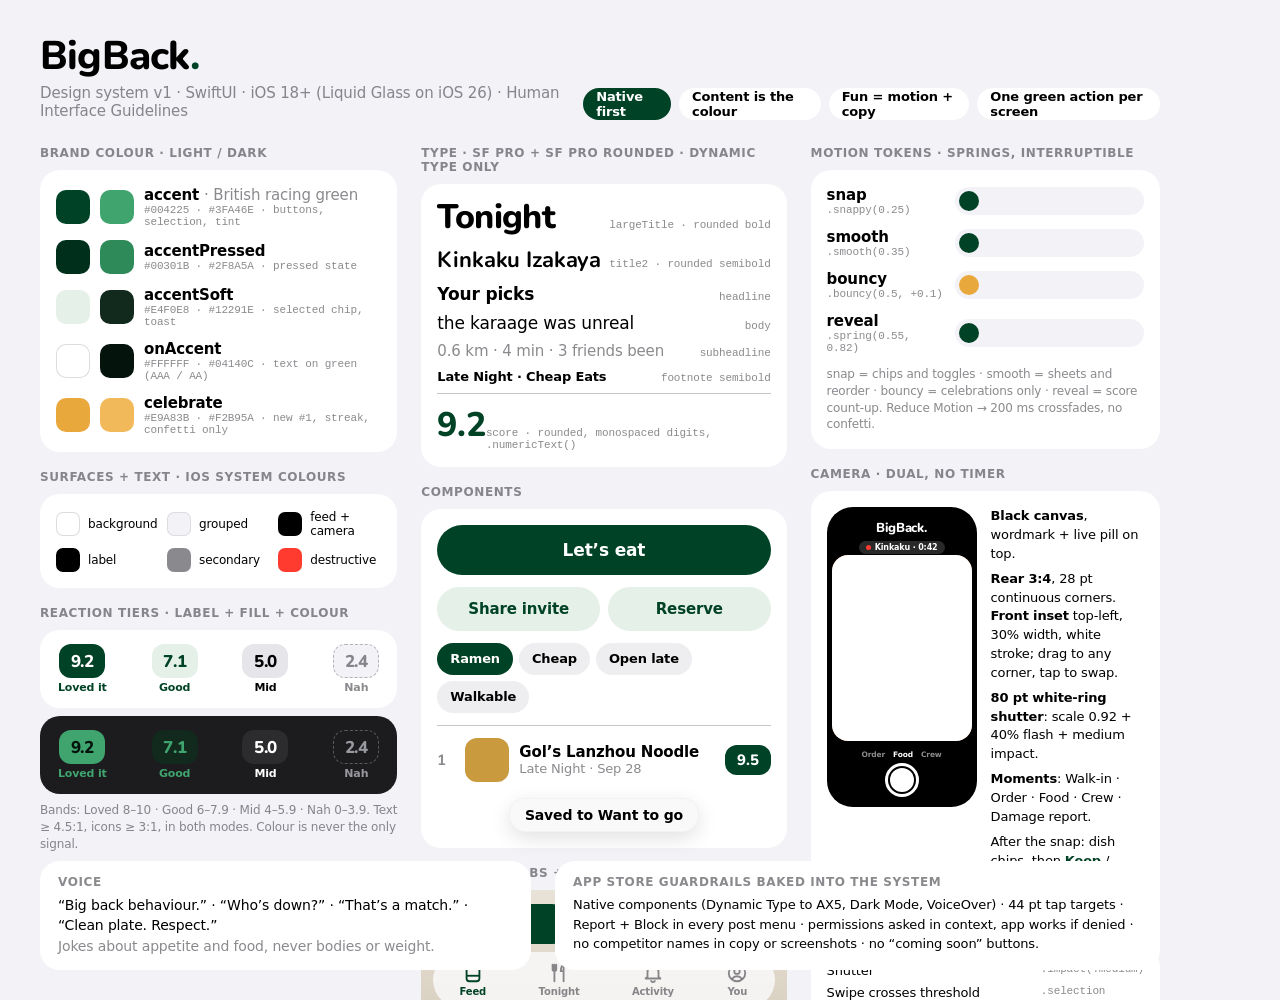
==== prototype/DesignSystem.dc.html @ e6ffef03 "Prototype v2: native iOS look in British racing green, BeReal-style camera, design system board - Fo" ====
<!doctype html>
<html lang="en">
<head>
<meta charset="utf-8">
<title>BigBack design system</title>
<script src="./support.js"></script>
</head>
<body>
<x-dc>
<helmet>
<link rel="preconnect" href="https://fonts.googleapis.com">
<link rel="stylesheet" href="https://fonts.googleapis.com/css2?family=Nunito:wght@600;700;800&amp;display=swap">
<style>
body{margin:0;background:#F2F2F7}
*{box-sizing:border-box}
.r{font-family:ui-rounded,"SF Pro Rounded","Nunito",-apple-system,system-ui,sans-serif}
.cap{font-size:12px;font-weight:600;letter-spacing:.6px;text-transform:uppercase;color:rgba(60,60,67,.6);margin:0 0 10px}
.card{background:#FFFFFF;border-radius:20px;padding:16px}
.sw{width:34px;height:34px;border-radius:10px;flex:none}
.hex{font-family:ui-monospace,"SF Mono",Menlo,monospace;font-size:11px;color:rgba(60,60,67,.6)}
.badge{display:inline-flex;flex-direction:column;align-items:center;gap:3px}
.badge .b{min-width:46px;height:34px;border-radius:12px;display:flex;align-items:center;justify-content:center;font-weight:800;font-size:17px;padding:0 8px}
.badge .l{font-size:11px;font-weight:600}
.chip{height:32px;border-radius:999px;padding:0 13px;display:inline-flex;align-items:center;font-size:13px;font-weight:600}
.track{position:relative;height:28px;border-radius:999px;background:#F2F2F7;flex:1}
.dot{position:absolute;left:4px;top:4px;width:20px;height:20px;border-radius:999px;background:#004225}
@keyframes m-snap{0%{transform:translateX(0)}10%{transform:translateX(150px)}50%{transform:translateX(150px)}60%{transform:translateX(0)}100%{transform:translateX(0)}}
@keyframes m-smooth{0%{transform:translateX(0)}14%{transform:translateX(150px)}50%{transform:translateX(150px)}64%{transform:translateX(0)}100%{transform:translateX(0)}}
@keyframes m-bouncy{0%{transform:translateX(0)}20%{transform:translateX(150px)}50%{transform:translateX(150px)}70%{transform:translateX(0)}100%{transform:translateX(0)}}
@keyframes m-reveal{0%{transform:translateX(0)}22%{transform:translateX(150px)}50%{transform:translateX(150px)}72%{transform:translateX(0)}100%{transform:translateX(0)}}
.m-snap{animation:m-snap 2.5s cubic-bezier(.2,.9,.3,1) infinite}
.m-smooth{animation:m-smooth 2.5s cubic-bezier(.4,0,.2,1) infinite}
.m-bouncy{animation:m-bouncy 2.5s cubic-bezier(.3,1.55,.5,1) infinite;background:#E9A83B}
.m-reveal{animation:m-reveal 2.5s cubic-bezier(.25,1.2,.4,1) infinite}
@keyframes ring{0%,70%,100%{transform:scale(1)}80%{transform:scale(.92)}}
.ring{animation:ring 2.5s cubic-bezier(.3,1.3,.5,1) infinite}
@keyframes flash{0%,79%{opacity:0}80%{opacity:.4}90%,100%{opacity:0}}
.flash{animation:flash 2.5s ease-out infinite}
@keyframes livedot{0%,100%{opacity:1}50%{opacity:.35}}
.livedot{animation:livedot 1.4s ease-in-out infinite}
@media (prefers-reduced-motion: reduce){.m-snap,.m-smooth,.m-bouncy,.m-reveal,.ring,.flash,.livedot{animation:none}}
</style>
</helmet>
<div style="width: 1200px; height: 1000px; position: relative; overflow: hidden; background: #F2F2F7; color: #000000; font-family: -apple-system, BlinkMacSystemFont, 'SF Pro Text', system-ui, sans-serif; font-size: 15px; letter-spacing: -0.15px; padding: 36px 40px">

  <!-- Header -->
  <div style="display: flex; align-items: flex-end; justify-content: space-between; margin-bottom: 26px">
    <div>
      <div class="r" style="font-size: 40px; font-weight: 800; letter-spacing: -0.8px; line-height: 1">BigBack<span style="color: #004225">.</span></div>
      <div style="font-size: 15px; color: rgba(60,60,67,.6); margin-top: 8px">Design system v1 · SwiftUI · iOS 18+ (Liquid Glass on iOS 26) · Human Interface Guidelines</div>
    </div>
    <div style="display: flex; gap: 8px">
      <div class="chip" style="background: #004225; color: #FFFFFF">Native first</div>
      <div class="chip" style="background: #FFFFFF">Content is the colour</div>
      <div class="chip" style="background: #FFFFFF">Fun = motion + copy</div>
      <div class="chip" style="background: #FFFFFF">One green action per screen</div>
    </div>
  </div>

  <div style="display: flex; gap: 24px; align-items: flex-start">

    <!-- ===================== Column 1: Colour ===================== -->
    <div style="width: 360px; display: flex; flex-direction: column; gap: 18px">
      <div>
        <p class="cap">Brand colour · light / dark</p>
        <div class="card" style="display: flex; flex-direction: column; gap: 12px">
          <div style="display: flex; align-items: center; gap: 10px">
            <div class="sw" style="background: #004225"></div><div class="sw" style="background: #3FA46E"></div>
            <div style="flex: 1"><div style="font-weight: 600">accent <span style="font-weight: 400; color: rgba(60,60,67,.6)">· British racing green</span></div><div class="hex">#004225 · #3FA46E · buttons, selection, tint</div></div>
          </div>
          <div style="display: flex; align-items: center; gap: 10px">
            <div class="sw" style="background: #00301B"></div><div class="sw" style="background: #2F8A5A"></div>
            <div style="flex: 1"><div style="font-weight: 600">accentPressed</div><div class="hex">#00301B · #2F8A5A · pressed state</div></div>
          </div>
          <div style="display: flex; align-items: center; gap: 10px">
            <div class="sw" style="background: #E4F0E8"></div><div class="sw" style="background: #12291E"></div>
            <div style="flex: 1"><div style="font-weight: 600">accentSoft</div><div class="hex">#E4F0E8 · #12291E · selected chip, toast</div></div>
          </div>
          <div style="display: flex; align-items: center; gap: 10px">
            <div class="sw" style="background: #FFFFFF; box-shadow: inset 0 0 0 1px rgba(60,60,67,.18)"></div><div class="sw" style="background: #04140C"></div>
            <div style="flex: 1"><div style="font-weight: 600">onAccent</div><div class="hex">#FFFFFF · #04140C · text on green (AAA / AA)</div></div>
          </div>
          <div style="display: flex; align-items: center; gap: 10px">
            <div class="sw" style="background: #E9A83B"></div><div class="sw" style="background: #F2B95A"></div>
            <div style="flex: 1"><div style="font-weight: 600">celebrate</div><div class="hex">#E9A83B · #F2B95A · new #1, streak, confetti only</div></div>
          </div>
        </div>
      </div>

      <div>
        <p class="cap">Surfaces + text · iOS system colours</p>
        <div class="card" style="display: grid; grid-template-columns: repeat(3, 1fr); gap: 10px 8px">
          <div style="display: flex; align-items: center; gap: 8px"><div class="sw" style="width: 24px; height: 24px; border-radius: 7px; background: #FFFFFF; box-shadow: inset 0 0 0 1px rgba(60,60,67,.18)"></div><span style="font-size: 12px">background</span></div>
          <div style="display: flex; align-items: center; gap: 8px"><div class="sw" style="width: 24px; height: 24px; border-radius: 7px; background: #F2F2F7; box-shadow: inset 0 0 0 1px rgba(60,60,67,.12)"></div><span style="font-size: 12px">grouped</span></div>
          <div style="display: flex; align-items: center; gap: 8px"><div class="sw" style="width: 24px; height: 24px; border-radius: 7px; background: #000000"></div><span style="font-size: 12px">feed + camera</span></div>
          <div style="display: flex; align-items: center; gap: 8px"><div class="sw" style="width: 24px; height: 24px; border-radius: 7px; background: #000000"></div><span style="font-size: 12px">label</span></div>
          <div style="display: flex; align-items: center; gap: 8px"><div class="sw" style="width: 24px; height: 24px; border-radius: 7px; background: rgba(60,60,67,.6)"></div><span style="font-size: 12px">secondary</span></div>
          <div style="display: flex; align-items: center; gap: 8px"><div class="sw" style="width: 24px; height: 24px; border-radius: 7px; background: #FF3B30"></div><span style="font-size: 12px">destructive</span></div>
        </div>
      </div>

      <div>
        <p class="cap">Reaction tiers · label + fill + colour</p>
        <div class="card" style="display: flex; justify-content: space-between; padding: 14px 18px">
          <div class="badge"><div class="b r" style="background: #004225; color: #FFFFFF">9.2</div><div class="l" style="color: #004225">Loved it</div></div>
          <div class="badge"><div class="b r" style="background: #E4F0E8; color: #004225">7.1</div><div class="l" style="color: #004225">Good</div></div>
          <div class="badge"><div class="b r" style="background: #E5E5EA; color: #000000">5.0</div><div class="l">Mid</div></div>
          <div class="badge"><div class="b r" style="background: #F2F2F7; color: rgba(60,60,67,.6); border: 1.5px dashed rgba(60,60,67,.35)">2.4</div><div class="l" style="color: rgba(60,60,67,.6)">Nah</div></div>
        </div>
        <div class="card" style="display: flex; justify-content: space-between; padding: 14px 18px; margin-top: 8px; background: #1C1C1E">
          <div class="badge"><div class="b r" style="background: #3FA46E; color: #04140C">9.2</div><div class="l" style="color: #3FA46E">Loved it</div></div>
          <div class="badge"><div class="b r" style="background: #12291E; color: #3FA46E">7.1</div><div class="l" style="color: #3FA46E">Good</div></div>
          <div class="badge"><div class="b r" style="background: #2C2C2E; color: #FFFFFF">5.0</div><div class="l" style="color: #FFFFFF">Mid</div></div>
          <div class="badge"><div class="b r" style="background: #1C1C1E; color: rgba(235,235,245,.6); border: 1.5px dashed rgba(235,235,245,.3)">2.4</div><div class="l" style="color: rgba(235,235,245,.6)">Nah</div></div>
        </div>
        <div style="font-size: 12px; color: rgba(60,60,67,.6); margin-top: 8px; line-height: 1.4">Bands: Loved 8–10 · Good 6–7.9 · Mid 4–5.9 · Nah 0–3.9. Text ≥ 4.5:1, icons ≥ 3:1, in both modes. Colour is never the only signal.</div>
      </div>
    </div>

    <!-- ===================== Column 2: Type + components ===================== -->
    <div style="width: 368px; display: flex; flex-direction: column; gap: 18px">
      <div>
        <p class="cap">Type · SF Pro + SF Pro Rounded · Dynamic Type only</p>
        <div class="card" style="display: flex; flex-direction: column; gap: 9px">
          <div style="display: flex; align-items: baseline; justify-content: space-between"><span class="r" style="font-size: 34px; font-weight: 800; letter-spacing: -0.6px; line-height: 1.05">Tonight</span><span class="hex">largeTitle · rounded bold</span></div>
          <div style="display: flex; align-items: baseline; justify-content: space-between"><span class="r" style="font-size: 22px; font-weight: 700">Kinkaku Izakaya</span><span class="hex">title2 · rounded semibold</span></div>
          <div style="display: flex; align-items: baseline; justify-content: space-between"><span style="font-size: 17px; font-weight: 600">Your picks</span><span class="hex">headline</span></div>
          <div style="display: flex; align-items: baseline; justify-content: space-between"><span style="font-size: 17px">the karaage was unreal</span><span class="hex">body</span></div>
          <div style="display: flex; align-items: baseline; justify-content: space-between"><span style="font-size: 15px; color: rgba(60,60,67,.6)">0.6 km · 4 min · 3 friends been</span><span class="hex">subheadline</span></div>
          <div style="display: flex; align-items: baseline; justify-content: space-between"><span style="font-size: 13px; font-weight: 600">Late Night · Cheap Eats</span><span class="hex">footnote semibold</span></div>
          <div style="display: flex; align-items: baseline; justify-content: space-between; border-top: 0.5px solid rgba(60,60,67,.29); padding-top: 8px"><span class="r" style="font-size: 34px; font-weight: 800; font-variant-numeric: tabular-nums; color: #004225">9.2</span><span class="hex">score · rounded, monospaced digits, .numericText()</span></div>
        </div>
      </div>

      <div>
        <p class="cap">Components</p>
        <div class="card" style="display: flex; flex-direction: column; gap: 12px">
          <div style="height: 50px; border-radius: 999px; background: #004225; color: #FFFFFF; display: flex; align-items: center; justify-content: center; font-size: 17px; font-weight: 600">Let’s eat</div>
          <div style="display: flex; gap: 8px">
            <div style="flex: 1; height: 44px; border-radius: 999px; background: #E4F0E8; color: #004225; display: flex; align-items: center; justify-content: center; font-size: 15px; font-weight: 600">Share invite</div>
            <div style="flex: 1; height: 44px; border-radius: 999px; background: #E4F0E8; color: #004225; display: flex; align-items: center; justify-content: center; font-size: 15px; font-weight: 600">Reserve</div>
          </div>
          <div style="display: flex; gap: 6px; flex-wrap: wrap">
            <div class="chip" style="background: #004225; color: #FFFFFF">Ramen</div>
            <div class="chip" style="background: rgba(118,118,128,.12)">Cheap</div>
            <div class="chip" style="background: rgba(118,118,128,.12)">Open late</div>
            <div class="chip" style="background: rgba(118,118,128,.12)">Walkable</div>
          </div>
          <div style="display: flex; align-items: center; gap: 10px; padding: 4px 0; border-top: 0.5px solid rgba(60,60,67,.29); padding-top: 12px">
            <span class="r" style="width: 18px; color: rgba(60,60,67,.6); font-weight: 700">1</span>
            <div style="width: 44px; height: 44px; border-radius: 12px; background: #C99A3E"></div>
            <div style="flex: 1; min-width: 0"><div style="font-weight: 600">Gol’s Lanzhou Noodle</div><div style="font-size: 13px; color: rgba(60,60,67,.6)">Late Night · Sep 28</div></div>
            <div class="badge"><div class="b r" style="background: #004225; color: #FFFFFF; height: 30px; font-size: 15px">9.5</div></div>
          </div>
          <div style="display: flex; justify-content: center">
            <div style="border-radius: 999px; padding: 9px 16px; font-size: 14px; font-weight: 600; background: rgba(249,249,249,.9); box-shadow: 0 6px 20px rgba(0,0,0,.12), inset 0 0 0 0.5px rgba(0,0,0,.06)">Saved to Want to go</div>
          </div>
        </div>
      </div>

      <div>
        <p class="cap">Tab bar · 4 tabs + Snap accessory</p>
        <div style="border-radius: 20px; background: linear-gradient(#E9E2D6, #D8CFC0); padding: 14px 12px 12px; display: flex; flex-direction: column; gap: 8px; align-items: center">
          <div style="display: flex; gap: 8px">
            <div style="height: 40px; border-radius: 999px; background: #004225; color: #FFFFFF; padding: 0 16px; display: flex; align-items: center; gap: 8px; font-weight: 600; font-size: 15px">
              <svg width="18" height="18" viewBox="0 0 24 24" fill="none" stroke="currentColor" stroke-width="2" stroke-linecap="round" stroke-linejoin="round"><path d="M4 8h3l2-3h6l2 3h3v11H4z"/><circle cx="12" cy="13" r="3.5"/></svg>Snap a meal</div>
            <div style="height: 40px; border-radius: 999px; background: rgba(249,249,249,.85); padding: 0 14px; display: flex; align-items: center; gap: 8px; font-size: 14px; font-weight: 600">
              <span class="livedot" style="width: 8px; height: 8px; border-radius: 99px; background: #FF3B30"></span>Kinkaku · 0:42 · 3 snaps</div>
          </div>
          <div style="width: 100%; height: 56px; border-radius: 999px; background: rgba(249,249,249,.85); display: flex; align-items: center; justify-content: space-around; font-size: 10px; font-weight: 600; color: rgba(60,60,67,.6)">
            <div style="display: flex; flex-direction: column; align-items: center; gap: 2px; color: #004225"><svg width="22" height="22" viewBox="0 0 24 24" fill="none" stroke="currentColor" stroke-width="2" stroke-linejoin="round"><rect x="5" y="3" width="14" height="18" rx="3"/><path d="M5 15h14"/></svg>Feed</div>
            <div style="display: flex; flex-direction: column; align-items: center; gap: 2px"><svg width="22" height="22" viewBox="0 0 24 24" fill="none" stroke="currentColor" stroke-width="2" stroke-linecap="round"><path d="M7 3v8M5 3v5a2 2 0 0 0 4 0V3M7 11v10M17 21V3c-2 1-3 4-3 7h3"/></svg>Tonight</div>
            <div style="display: flex; flex-direction: column; align-items: center; gap: 2px"><svg width="22" height="22" viewBox="0 0 24 24" fill="none" stroke="currentColor" stroke-width="2" stroke-linejoin="round"><path d="M6 16V11a6 6 0 0 1 12 0v5l2 2H4z"/><path d="M10 20a2 2 0 0 0 4 0"/></svg>Activity</div>
            <div style="display: flex; flex-direction: column; align-items: center; gap: 2px"><svg width="22" height="22" viewBox="0 0 24 24" fill="none" stroke="currentColor" stroke-width="2"><circle cx="12" cy="12" r="9"/><circle cx="12" cy="10" r="3"/><path d="M6.5 18.5c1.5-2 3.3-3 5.5-3s4 1 5.5 3"/></svg>You</div>
          </div>
        </div>
        <div style="font-size: 12px; color: rgba(60,60,67,.6); margin-top: 8px; line-height: 1.4">Tabs navigate; the camera is an action. Snap lives in <span class="hex">tabViewBottomAccessory</span> and turns into the Live meal pill.</div>
      </div>
    </div>

    <!-- ===================== Column 3: Motion + camera ===================== -->
    <div style="width: 352px; display: flex; flex-direction: column; gap: 18px">
      <div>
        <p class="cap">Motion tokens · springs, interruptible</p>
        <div class="card" style="display: flex; flex-direction: column; gap: 12px">
          <div style="display: flex; align-items: center; gap: 10px"><div style="width: 118px"><div style="font-weight: 600">snap</div><div class="hex">.snappy(0.25)</div></div><div class="track"><div class="dot m-snap"></div></div></div>
          <div style="display: flex; align-items: center; gap: 10px"><div style="width: 118px"><div style="font-weight: 600">smooth</div><div class="hex">.smooth(0.35)</div></div><div class="track"><div class="dot m-smooth"></div></div></div>
          <div style="display: flex; align-items: center; gap: 10px"><div style="width: 118px"><div style="font-weight: 600">bouncy</div><div class="hex">.bouncy(0.5, +0.1)</div></div><div class="track"><div class="dot m-bouncy"></div></div></div>
          <div style="display: flex; align-items: center; gap: 10px"><div style="width: 118px"><div style="font-weight: 600">reveal</div><div class="hex">.spring(0.55, 0.82)</div></div><div class="track"><div class="dot m-reveal"></div></div></div>
          <div style="font-size: 12px; color: rgba(60,60,67,.6); line-height: 1.4">snap = chips and toggles · smooth = sheets and reorder · bouncy = celebrations only · reveal = score count-up. Reduce Motion → 200 ms crossfades, no confetti.</div>
        </div>
      </div>

      <div>
        <p class="cap">Camera · dual, no timer</p>
        <div class="card" style="display: flex; gap: 14px">
          <div style="width: 150px; height: 300px; border-radius: 26px; background: #000000; position: relative; overflow: hidden; flex: none; color: #FFFFFF">
            <div class="r" style="text-align: center; font-weight: 800; font-size: 13px; margin-top: 12px">BigBack.</div>
            <div style="display: flex; justify-content: center; margin-top: 4px"><div style="font-size: 8px; font-weight: 600; background: rgba(255,255,255,.16); border-radius: 99px; padding: 2px 7px; display: flex; align-items: center; gap: 4px"><span class="livedot" style="width: 5px; height: 5px; border-radius: 9px; background: #FF3B30"></span>Kinkaku · 0:42</div></div>
            <div style="position: absolute; left: 5px; right: 5px; top: 48px; height: 186px; border-radius: 16px; background: radial-gradient(circle at 60% 60%, #E3A35A, #8E4B22 70%); overflow: hidden">
              <div style="position: absolute; left: 7px; top: 7px; width: 42px; height: 56px; border-radius: 10px; background: linear-gradient(#5D7C8C, #2F4652); border: 1.5px solid #FFFFFF"></div>
              <div class="flash" style="position: absolute; inset: 0; background: #FFFFFF"></div>
            </div>
            <div style="position: absolute; left: 0; right: 0; bottom: 48px; display: flex; justify-content: center; gap: 8px; font-size: 7.5px; font-weight: 600; color: rgba(255,255,255,.55)"><span>Order</span><span style="color: #FFFFFF">Food</span><span>Crew</span></div>
            <div style="position: absolute; left: 0; right: 0; bottom: 10px; display: flex; justify-content: center">
              <div class="ring" style="width: 34px; height: 34px; border-radius: 99px; border: 3px solid #FFFFFF; display: flex; align-items: center; justify-content: center"><div style="width: 24px; height: 24px; border-radius: 99px; background: #FFFFFF"></div></div>
            </div>
          </div>
          <div style="font-size: 13px; line-height: 1.45; display: flex; flex-direction: column; gap: 6px">
            <div><b>Black canvas</b>, wordmark + live pill on top.</div>
            <div><b>Rear 3:4</b>, 28 pt continuous corners. <b>Front inset</b> top-left, 30% width, white stroke; drag to any corner, tap to swap.</div>
            <div><b>80 pt white-ring shutter</b>: scale 0.92 + 40% flash + medium impact.</div>
            <div><b>Moments</b>: Walk-in · Order · Food · Crew · Damage report.</div>
            <div>After the snap: dish chips, then <b style="color: #004225">Keep</b> / Retake.</div>
          </div>
        </div>
      </div>

      <div>
        <p class="cap">Haptics · .sensoryFeedback</p>
        <div class="card" style="display: grid; grid-template-columns: 1fr auto; gap: 7px 12px; font-size: 13px">
          <span>Shutter</span><span class="hex">.impact(.medium)</span>
          <span>Swipe crosses threshold</span><span class="hex">.selection</span>
          <span>Choice made · RSVP</span><span class="hex">.impact(.light)</span>
          <span>New #1 · match · streak</span><span class="hex">.success</span>
          <span>Offline · failed upload</span><span class="hex">.error</span>
        </div>
      </div>
    </div>
  </div>

  <!-- Footer: voice + App Store guardrails -->
  <div style="position: absolute; left: 40px; right: 40px; bottom: 30px; display: flex; gap: 24px">
    <div class="card" style="flex: 1; padding: 14px 18px">
      <p class="cap" style="margin-bottom: 6px">Voice</p>
      <div style="font-size: 14px; line-height: 1.45">“Big back behaviour.” · “Who’s down?” · “That’s a match.” · “Clean plate. Respect.”<br><span style="color: rgba(60,60,67,.6)">Jokes about appetite and food, never bodies or weight.</span></div>
    </div>
    <div class="card" style="flex: 1.25; padding: 14px 18px">
      <p class="cap" style="margin-bottom: 6px">App Store guardrails baked into the system</p>
      <div style="font-size: 13px; line-height: 1.5">Native components (Dynamic Type to AX5, Dark Mode, VoiceOver) · 44 pt tap targets · Report + Block in every post menu · permissions asked in context, app works if denied · no competitor names in copy or screenshots · no “coming soon” buttons.</div>
    </div>
  </div>

</div>
</x-dc>
<script type="text/x-dc" data-dc-script data-props='{"$preview":{"width":1200,"height":1000}}'>
class Component extends DCLogic {
  renderVals() { return {}; }
}
</script>
</body>
</html>
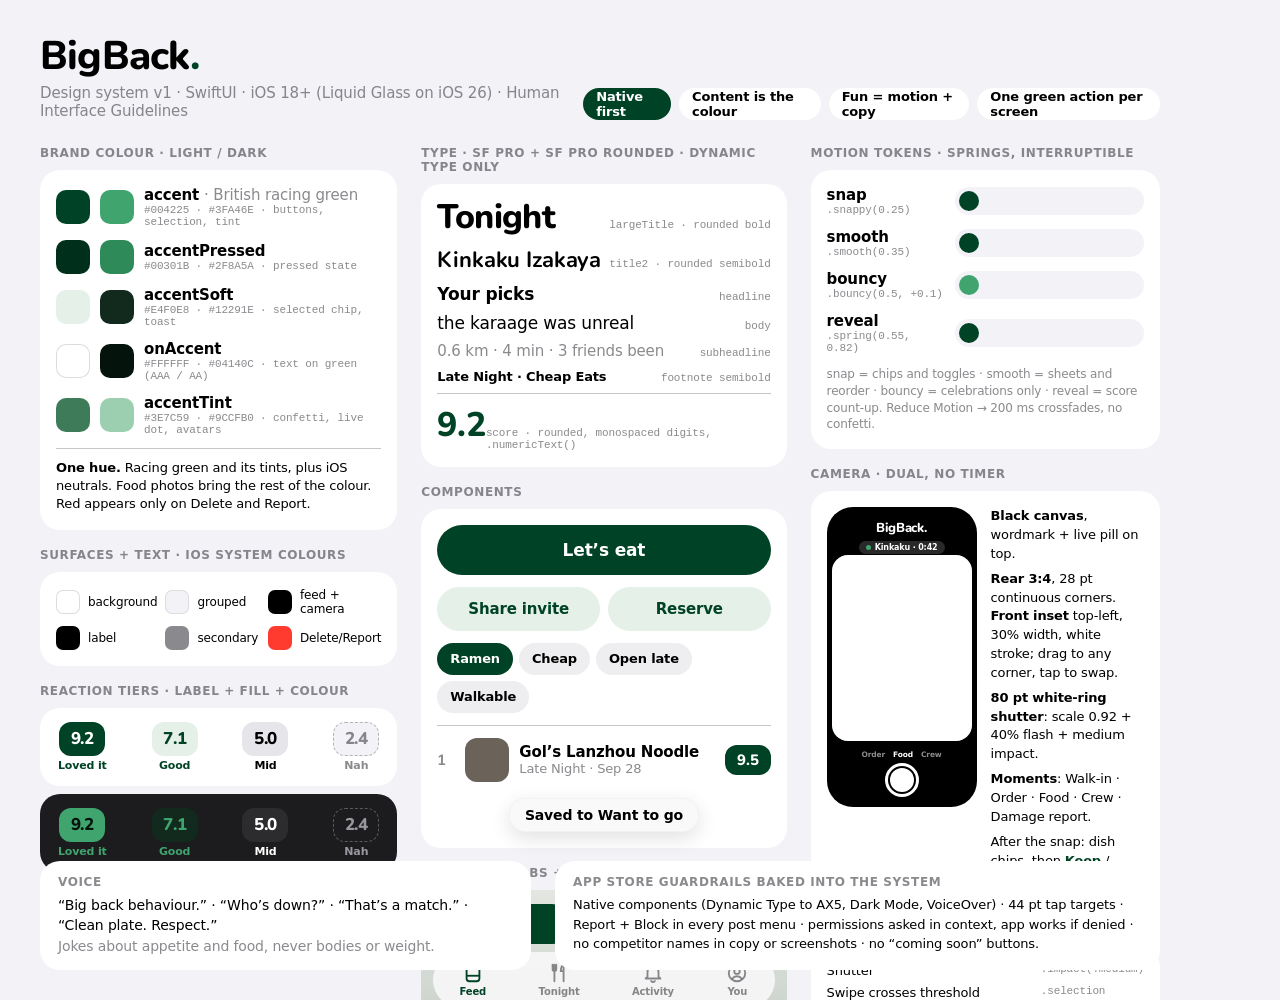
==== commit 95dd5d5c: "Design: one-hue palette (racing green + neutrals), no rainbow - Prototype and design board: every no" ====
--- a/prototype/DesignSystem.dc.html
+++ b/prototype/DesignSystem.dc.html
@@ -30,7 +30,7 @@
 @keyframes m-reveal{0%{transform:translateX(0)}22%{transform:translateX(150px)}50%{transform:translateX(150px)}72%{transform:translateX(0)}100%{transform:translateX(0)}}
 .m-snap{animation:m-snap 2.5s cubic-bezier(.2,.9,.3,1) infinite}
 .m-smooth{animation:m-smooth 2.5s cubic-bezier(.4,0,.2,1) infinite}
-.m-bouncy{animation:m-bouncy 2.5s cubic-bezier(.3,1.55,.5,1) infinite;background:#E9A83B}
+.m-bouncy{animation:m-bouncy 2.5s cubic-bezier(.3,1.55,.5,1) infinite;background:#3FA46E}
 .m-reveal{animation:m-reveal 2.5s cubic-bezier(.25,1.2,.4,1) infinite}
 @keyframes ring{0%,70%,100%{transform:scale(1)}80%{transform:scale(.92)}}
 .ring{animation:ring 2.5s cubic-bezier(.3,1.3,.5,1) infinite}
@@ -81,9 +81,10 @@
             <div style="flex: 1"><div style="font-weight: 600">onAccent</div><div class="hex">#FFFFFF · #04140C · text on green (AAA / AA)</div></div>
           </div>
           <div style="display: flex; align-items: center; gap: 10px">
-            <div class="sw" style="background: #E9A83B"></div><div class="sw" style="background: #F2B95A"></div>
-            <div style="flex: 1"><div style="font-weight: 600">celebrate</div><div class="hex">#E9A83B · #F2B95A · new #1, streak, confetti only</div></div>
-          </div>
+            <div class="sw" style="background: #3E7C59"></div><div class="sw" style="background: #9CCFB0"></div>
+            <div style="flex: 1"><div style="font-weight: 600">accentTint</div><div class="hex">#3E7C59 · #9CCFB0 · confetti, live dot, avatars</div></div>
+          </div>
+          <div style="border-top: 0.5px solid rgba(60,60,67,.29); padding-top: 10px; font-size: 13px; line-height: 1.4"><b>One hue.</b> Racing green and its tints, plus iOS neutrals. Food photos bring the rest of the colour. Red appears only on Delete and Report.</div>
         </div>
       </div>
 
@@ -95,7 +96,7 @@
           <div style="display: flex; align-items: center; gap: 8px"><div class="sw" style="width: 24px; height: 24px; border-radius: 7px; background: #000000"></div><span style="font-size: 12px">feed + camera</span></div>
           <div style="display: flex; align-items: center; gap: 8px"><div class="sw" style="width: 24px; height: 24px; border-radius: 7px; background: #000000"></div><span style="font-size: 12px">label</span></div>
           <div style="display: flex; align-items: center; gap: 8px"><div class="sw" style="width: 24px; height: 24px; border-radius: 7px; background: rgba(60,60,67,.6)"></div><span style="font-size: 12px">secondary</span></div>
-          <div style="display: flex; align-items: center; gap: 8px"><div class="sw" style="width: 24px; height: 24px; border-radius: 7px; background: #FF3B30"></div><span style="font-size: 12px">destructive</span></div>
+          <div style="display: flex; align-items: center; gap: 8px"><div class="sw" style="width: 24px; height: 24px; border-radius: 7px; background: #FF3B30"></div><span style="font-size: 12px">Delete/Report</span></div>
         </div>
       </div>
 
@@ -148,7 +149,7 @@
           </div>
           <div style="display: flex; align-items: center; gap: 10px; padding: 4px 0; border-top: 0.5px solid rgba(60,60,67,.29); padding-top: 12px">
             <span class="r" style="width: 18px; color: rgba(60,60,67,.6); font-weight: 700">1</span>
-            <div style="width: 44px; height: 44px; border-radius: 12px; background: #C99A3E"></div>
+            <div style="width: 44px; height: 44px; border-radius: 12px; background: #6B6259"></div>
             <div style="flex: 1; min-width: 0"><div style="font-weight: 600">Gol’s Lanzhou Noodle</div><div style="font-size: 13px; color: rgba(60,60,67,.6)">Late Night · Sep 28</div></div>
             <div class="badge"><div class="b r" style="background: #004225; color: #FFFFFF; height: 30px; font-size: 15px">9.5</div></div>
           </div>
@@ -160,12 +161,12 @@
 
       <div>
         <p class="cap">Tab bar · 4 tabs + Snap accessory</p>
-        <div style="border-radius: 20px; background: linear-gradient(#E9E2D6, #D8CFC0); padding: 14px 12px 12px; display: flex; flex-direction: column; gap: 8px; align-items: center">
+        <div style="border-radius: 20px; background: linear-gradient(#E3E6E1, #CBD3CC); padding: 14px 12px 12px; display: flex; flex-direction: column; gap: 8px; align-items: center">
           <div style="display: flex; gap: 8px">
             <div style="height: 40px; border-radius: 999px; background: #004225; color: #FFFFFF; padding: 0 16px; display: flex; align-items: center; gap: 8px; font-weight: 600; font-size: 15px">
               <svg width="18" height="18" viewBox="0 0 24 24" fill="none" stroke="currentColor" stroke-width="2" stroke-linecap="round" stroke-linejoin="round"><path d="M4 8h3l2-3h6l2 3h3v11H4z"/><circle cx="12" cy="13" r="3.5"/></svg>Snap a meal</div>
             <div style="height: 40px; border-radius: 999px; background: rgba(249,249,249,.85); padding: 0 14px; display: flex; align-items: center; gap: 8px; font-size: 14px; font-weight: 600">
-              <span class="livedot" style="width: 8px; height: 8px; border-radius: 99px; background: #FF3B30"></span>Kinkaku · 0:42 · 3 snaps</div>
+              <span class="livedot" style="width: 8px; height: 8px; border-radius: 99px; background: #3FA46E"></span>Kinkaku · 0:42 · 3 snaps</div>
           </div>
           <div style="width: 100%; height: 56px; border-radius: 999px; background: rgba(249,249,249,.85); display: flex; align-items: center; justify-content: space-around; font-size: 10px; font-weight: 600; color: rgba(60,60,67,.6)">
             <div style="display: flex; flex-direction: column; align-items: center; gap: 2px; color: #004225"><svg width="22" height="22" viewBox="0 0 24 24" fill="none" stroke="currentColor" stroke-width="2" stroke-linejoin="round"><rect x="5" y="3" width="14" height="18" rx="3"/><path d="M5 15h14"/></svg>Feed</div>
@@ -196,9 +197,9 @@
         <div class="card" style="display: flex; gap: 14px">
           <div style="width: 150px; height: 300px; border-radius: 26px; background: #000000; position: relative; overflow: hidden; flex: none; color: #FFFFFF">
             <div class="r" style="text-align: center; font-weight: 800; font-size: 13px; margin-top: 12px">BigBack.</div>
-            <div style="display: flex; justify-content: center; margin-top: 4px"><div style="font-size: 8px; font-weight: 600; background: rgba(255,255,255,.16); border-radius: 99px; padding: 2px 7px; display: flex; align-items: center; gap: 4px"><span class="livedot" style="width: 5px; height: 5px; border-radius: 9px; background: #FF3B30"></span>Kinkaku · 0:42</div></div>
-            <div style="position: absolute; left: 5px; right: 5px; top: 48px; height: 186px; border-radius: 16px; background: radial-gradient(circle at 60% 60%, #E3A35A, #8E4B22 70%); overflow: hidden">
-              <div style="position: absolute; left: 7px; top: 7px; width: 42px; height: 56px; border-radius: 10px; background: linear-gradient(#5D7C8C, #2F4652); border: 1.5px solid #FFFFFF"></div>
+            <div style="display: flex; justify-content: center; margin-top: 4px"><div style="font-size: 8px; font-weight: 600; background: rgba(255,255,255,.16); border-radius: 99px; padding: 2px 7px; display: flex; align-items: center; gap: 4px"><span class="livedot" style="width: 5px; height: 5px; border-radius: 9px; background: #3FA46E"></span>Kinkaku · 0:42</div></div>
+            <div style="position: absolute; left: 5px; right: 5px; top: 48px; height: 186px; border-radius: 16px; background: radial-gradient(circle at 60% 60%, #5E9A76, #1F5C3E 70%); overflow: hidden">
+              <div style="position: absolute; left: 7px; top: 7px; width: 42px; height: 56px; border-radius: 10px; background: linear-gradient(#6B6259, #2E2A27); border: 1.5px solid #FFFFFF"></div>
               <div class="flash" style="position: absolute; inset: 0; background: #FFFFFF"></div>
             </div>
             <div style="position: absolute; left: 0; right: 0; bottom: 48px; display: flex; justify-content: center; gap: 8px; font-size: 7.5px; font-weight: 600; color: rgba(255,255,255,.55)"><span>Order</span><span style="color: #FFFFFF">Food</span><span>Crew</span></div>
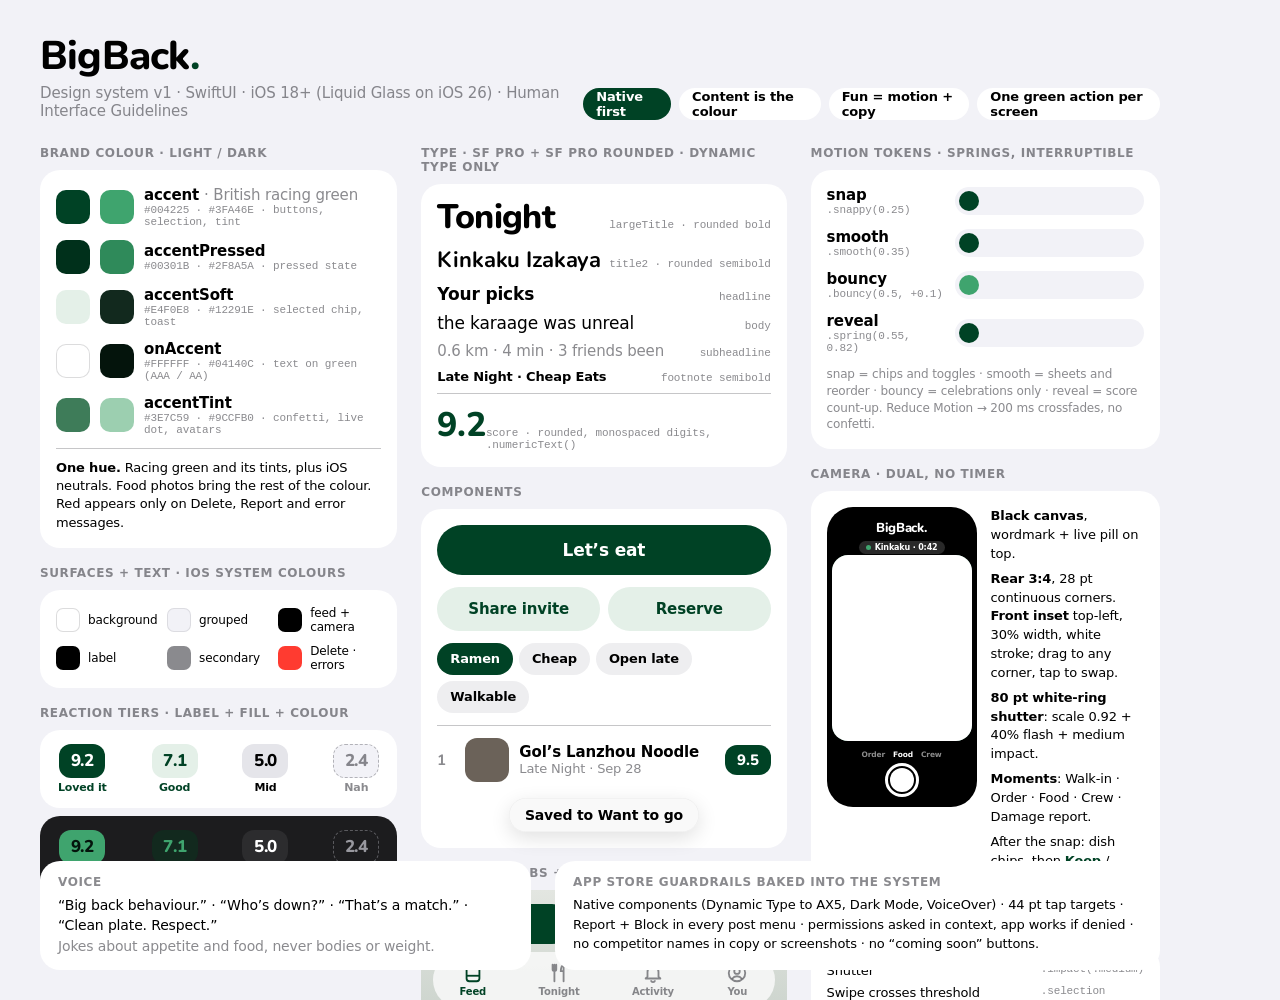
==== commit 090d0a09: "Sign up, log in and email verification - Prototype: Welcome, UW email, 6-digit code (auto-verify, re" ====
--- a/prototype/DesignSystem.dc.html
+++ b/prototype/DesignSystem.dc.html
@@ -84,7 +84,7 @@
             <div class="sw" style="background: #3E7C59"></div><div class="sw" style="background: #9CCFB0"></div>
             <div style="flex: 1"><div style="font-weight: 600">accentTint</div><div class="hex">#3E7C59 · #9CCFB0 · confetti, live dot, avatars</div></div>
           </div>
-          <div style="border-top: 0.5px solid rgba(60,60,67,.29); padding-top: 10px; font-size: 13px; line-height: 1.4"><b>One hue.</b> Racing green and its tints, plus iOS neutrals. Food photos bring the rest of the colour. Red appears only on Delete and Report.</div>
+          <div style="border-top: 0.5px solid rgba(60,60,67,.29); padding-top: 10px; font-size: 13px; line-height: 1.4"><b>One hue.</b> Racing green and its tints, plus iOS neutrals. Food photos bring the rest of the colour. Red appears only on Delete, Report and error messages.</div>
         </div>
       </div>
 
@@ -96,7 +96,7 @@
           <div style="display: flex; align-items: center; gap: 8px"><div class="sw" style="width: 24px; height: 24px; border-radius: 7px; background: #000000"></div><span style="font-size: 12px">feed + camera</span></div>
           <div style="display: flex; align-items: center; gap: 8px"><div class="sw" style="width: 24px; height: 24px; border-radius: 7px; background: #000000"></div><span style="font-size: 12px">label</span></div>
           <div style="display: flex; align-items: center; gap: 8px"><div class="sw" style="width: 24px; height: 24px; border-radius: 7px; background: rgba(60,60,67,.6)"></div><span style="font-size: 12px">secondary</span></div>
-          <div style="display: flex; align-items: center; gap: 8px"><div class="sw" style="width: 24px; height: 24px; border-radius: 7px; background: #FF3B30"></div><span style="font-size: 12px">Delete/Report</span></div>
+          <div style="display: flex; align-items: center; gap: 8px"><div class="sw" style="width: 24px; height: 24px; border-radius: 7px; background: #FF3B30"></div><span style="font-size: 12px">Delete · errors</span></div>
         </div>
       </div>
 
